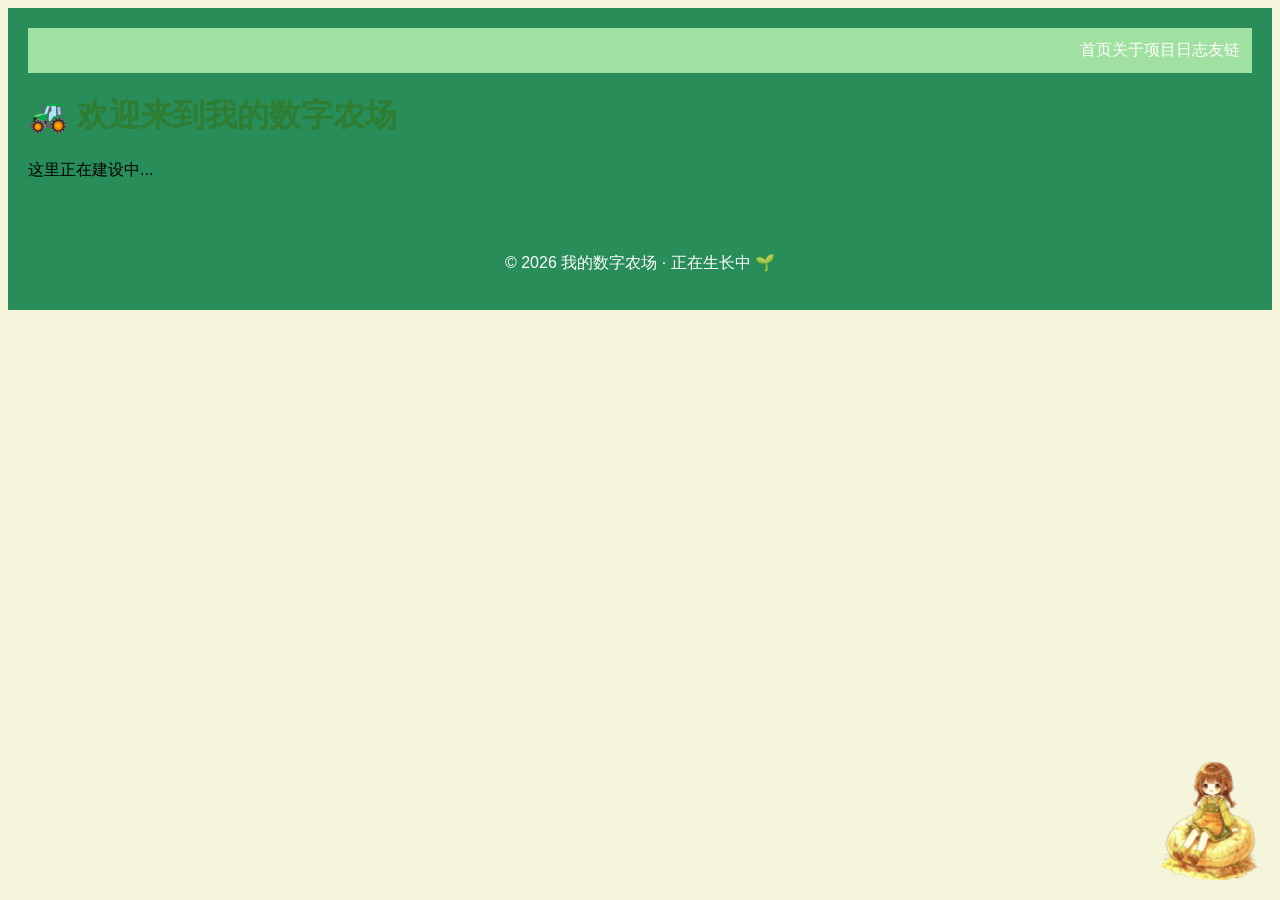
==== about.html @ 3c57dd8f "第一次提交" ====
<!DOCTYPE html>
<html>
<head>
    <meta charset="UTF-8">
    <title>我的数字农场</title>
    <link rel="stylesheet" href="style.css">
</head>
<body>
    <!--头部-->
    <div class="header">

        <nav>
            <a href="index.html">首页</a>
            <a href="about.html">关于</a>
            <a href="projects.html">项目</a>
            <a href="blog.html">日志</a>
            <a href="friends.html">友链</a>
        </nav>

        <h1>🚜 欢迎来到我的数字农场</h1>

        <p>这里正在建设中...</p>    


    </div>


    <img id="character" src="girl_sit.png" alt="小女孩">

    
    <!-- 底部 -->
    <div class="footer">
    <p>© 2026 我的数字农场 · 正在生长中 🌱</p>
    </div>
    
</body>
</html>
---- style.css ----
/* ====全局====*/


h1 {
    color: #2E7D32; /* 深绿色 */
    font-size: 32px;
}

body {
    background: #F5F5DC; /* 米白色 */
    font-family: "Microsoft YaHei", sans-serif;
}

.card {
    margin: 20px;          /* 卡片外间距 */
    padding: 15px;         /* 卡片内间距 */
    border: 2px solid #fbfcfb;  /* 边框 */
    border-radius: 12px;   /* 圆角 */
}



/* ====导航栏====*/
nav {
    display: flex;
    justify-content: flex-end;
    align-items: center;
    background: #a0e0a0;
    padding: 12px;
}

nav a {
    color: white;
    text-decoration: none;  /* 去掉下划线 */
}

/* ====固定角色 ====*/
#character {
    position: fixed;
    bottom: 20px;
    right: 20px;
    width: 100px;
}

.card {
    box-shadow: 0 4px 12px rgba(0,0,0,0.15);
    transition: transform 0.3s;
}

.card:hover {
    transform: scale(1.05);  /* 悬停时放大 */
}


/*====头部====*/
.header {
    background: rgb(40,141,89);
    padding: 20px;
}




/*====底部====*/
.footer {
    background: rgb(40,141,89);
    padding: 20px;
    text-align: center;
    color: white;
}
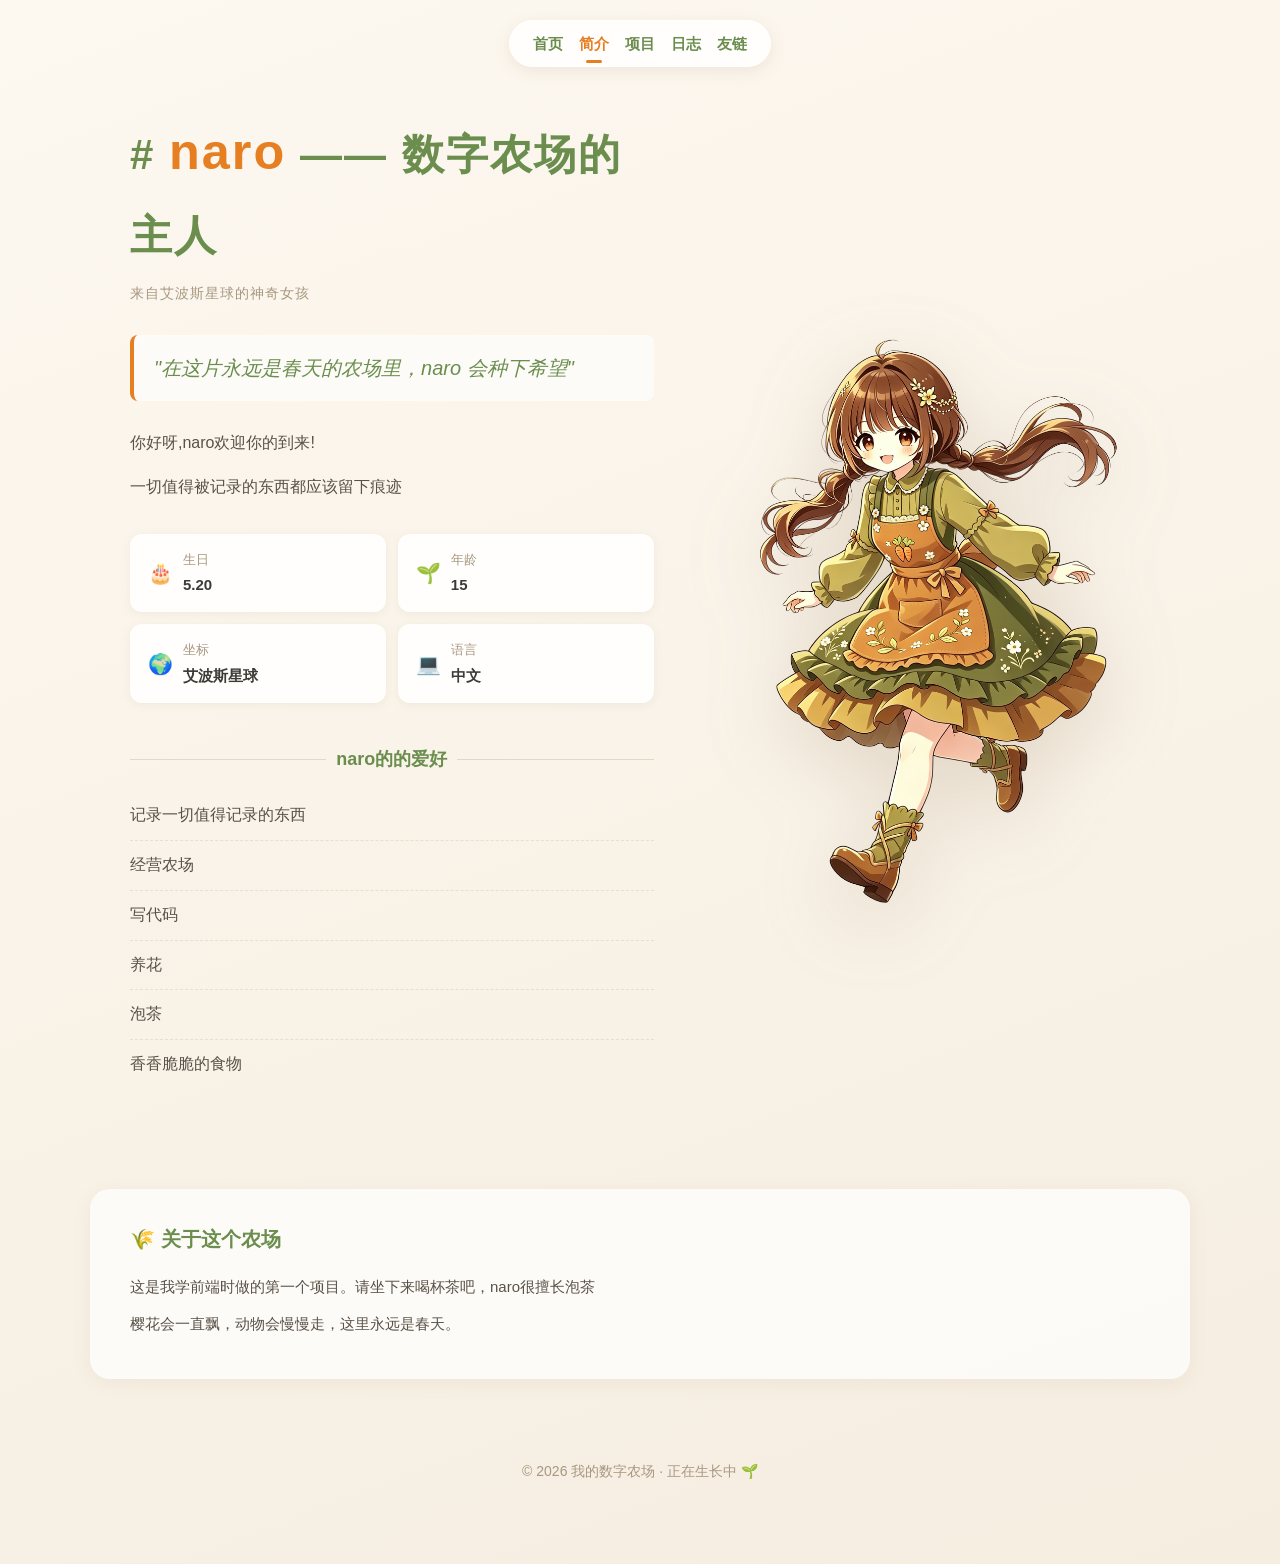
==== commit 73c4edb5: "简介页能跑版" ====
--- a/about.html
+++ b/about.html
@@ -1,37 +1,348 @@
 <!DOCTYPE html>
-<html>
+<html lang="zh-CN">
 <head>
-    <meta charset="UTF-8">
-    <title>我的数字农场</title>
-    <link rel="stylesheet" href="style.css">
+<meta charset="UTF-8">
+<meta name="viewport" content="width=device-width, initial-scale=1.0">
+<title>简介 · naro 的数字农场</title>
+<style>
+    * { margin: 0; padding: 0; box-sizing: border-box; }
+
+    body {
+        min-height: 100vh;
+        background: linear-gradient(160deg, #FDF8F0 0%, #F5EDE0 100%);
+        font-family: "PingFang SC", "Microsoft YaHei", sans-serif;
+        color: #3E3A36;
+        line-height: 1.8;
+        padding-bottom: 80px;
+    }
+
+    /* ===== 导航栏（和首页一致） ===== */
+    nav {
+        position: sticky;
+        top: 20px;
+        margin: 20px auto 0;
+        width: fit-content;
+        z-index: 100;
+        display: flex;
+        gap: 16px;
+        background: rgba(255, 255, 255, 0.85);
+        padding: 10px 24px;
+        border-radius: 999px;
+        backdrop-filter: blur(8px);
+        box-shadow: 0 4px 16px rgba(139, 111, 71, 0.12);
+        animation: slideDown 0.6s ease-out both;
+    }
+    nav a {
+        color: #6B8E4E;
+        text-decoration: none;
+        font-weight: bold;
+        font-size: 15px;
+        transition: color 0.2s;
+    }
+    nav a:hover { color: #2E7D32; }
+    nav a.active {
+        color: #E67E22;
+        position: relative;
+    }
+    nav a.active::after {
+        content: "";
+        position: absolute;
+        left: 50%;
+        bottom: -6px;
+        transform: translateX(-50%);
+        width: 16px;
+        height: 3px;
+        background: #E67E22;
+        border-radius: 2px;
+    }
+
+    @keyframes slideDown {
+        from { opacity: 0; transform: translateY(-20px); }
+        to   { opacity: 1; transform: translateY(0); }
+    }
+
+    /* ===== 主容器 ===== */
+    .container {
+        max-width: 1100px;
+        margin: 40px auto 0;
+        padding: 0 40px;
+        display: grid;
+        grid-template-columns: 1.2fr 1fr;
+        gap: 60px;
+        align-items: center;
+    }
+
+    /* ===== 左侧文字 ===== */
+    .intro {
+        animation: fadeInLeft 1s ease-out 0.3s both;
+    }
+
+    .intro h1 {
+        font-size: 42px;
+        color: #6B8E4E;
+        margin-bottom: 8px;
+        letter-spacing: 2px;
+    }
+    .intro h1 .name {
+        color: #E67E22;
+        font-size: 1.2em;
+    }
+    .intro .subtitle {
+        color: #A89880;
+        font-size: 14px;
+        margin-bottom: 28px;
+        letter-spacing: 1px;
+    }
+
+    .opening {
+        font-size: 20px;
+        color: #6B8E4E;
+        font-style: italic;
+        padding: 16px 20px;
+        border-left: 4px solid #E67E22;
+        background: rgba(255, 255, 255, 0.6);
+        border-radius: 8px;
+        margin-bottom: 28px;
+        line-height: 1.7;
+    }
+
+    .intro p {
+        font-size: 16px;
+        color: #5A5248;
+        margin-bottom: 16px;
+    }
+
+    /* ===== 角色信息卡 ===== */
+    .info-card {
+        display: grid;
+        grid-template-columns: 1fr 1fr;
+        gap: 12px;
+        margin-top: 32px;
+        margin-bottom: 40px;
+    }
+    .info-item {
+        background: rgba(255, 255, 255, 0.85);
+        padding: 14px 18px;
+        border-radius: 12px;
+        box-shadow: 0 2px 10px rgba(139, 111, 71, 0.08);
+        display: flex;
+        align-items: center;
+        gap: 10px;
+        font-size: 15px;
+        transition: transform 0.2s, box-shadow 0.2s;
+    }
+    .info-item:hover {
+        transform: translateY(-2px);
+        box-shadow: 0 6px 18px rgba(139, 111, 71, 0.15);
+    }
+    .info-item .icon {
+        font-size: 20px;
+    }
+    .info-item .label {
+        color: #A89880;
+        font-size: 13px;
+    }
+    .info-item .value {
+        color: #3E3A36;
+        font-weight: bold;
+    }
+
+    /* ===== 爱好列表 ===== */
+    .section-title {
+        font-size: 18px;
+        color: #6B8E4E;
+        margin-bottom: 16px;
+        display: flex;
+        align-items: center;
+        gap: 10px;
+    }
+    .section-title::before,
+    .section-title::after {
+        content: "";
+        flex: 1;
+        height: 1px;
+        background: rgba(139, 111, 71, 0.2);
+    }
+
+    .hobbies {
+        list-style: none;
+        margin-bottom: 40px;
+    }
+    .hobbies li {
+        padding: 10px 0;
+        font-size: 16px;
+        color: #5A5248;
+        display: flex;
+        align-items: center;
+        gap: 12px;
+        border-bottom: 1px dashed rgba(139, 111, 71, 0.15);
+    }
+    .hobbies li:last-child { border-bottom: none; }
+
+    /* ===== 右侧立绘 ===== */
+    .portrait {
+        position: relative;
+        animation: fadeInRight 1s ease-out 0.5s both;
+    }
+    .portrait img {
+        width: 100%;
+        max-width: 460px;
+        display: block;
+        margin: 0 auto;
+        filter: drop-shadow(0 20px 40px rgba(139, 111, 71, 0.2));
+        animation: float 4s ease-in-out infinite;
+    }
+
+    @keyframes float {
+        0%, 100% { transform: translateY(0); }
+        50%      { transform: translateY(-12px); }
+    }
+
+    @keyframes fadeInLeft {
+        from { opacity: 0; transform: translateX(-30px); }
+        to   { opacity: 1; transform: translateX(0); }
+    }
+    @keyframes fadeInRight {
+        from { opacity: 0; transform: translateX(30px); }
+        to   { opacity: 1; transform: translateX(0); }
+    }
+
+    /* ===== 底部说明卡 ===== */
+    .about-farm {
+        max-width: 1100px;
+        margin: 60px auto 0;
+        padding: 32px 40px;
+        background: rgba(255, 255, 255, 0.7);
+        border-radius: 20px;
+        box-shadow: 0 4px 20px rgba(139, 111, 71, 0.08);
+        animation: fadeInUp 1s ease-out 0.8s both;
+    }
+    .about-farm h3 {
+        color: #6B8E4E;
+        font-size: 20px;
+        margin-bottom: 16px;
+    }
+    .about-farm p {
+        color: #5A5248;
+        font-size: 15px;
+        margin-bottom: 10px;
+    }
+
+    @keyframes fadeInUp {
+        from { opacity: 0; transform: translateY(30px); }
+        to   { opacity: 1; transform: translateY(0); }
+    }
+
+    /* ===== 页脚 ===== */
+    footer {
+        text-align: center;
+        margin-top: 80px;
+        color: #A89880;
+        font-size: 14px;
+    }
+
+    /* ===== 响应式 ===== */
+    @media (max-width: 900px) {
+        .container {
+            grid-template-columns: 1fr;
+            gap: 40px;
+            padding: 0 24px;
+        }
+        .portrait { order: -1; }
+        .portrait img { max-width: 280px; }
+        .intro h1 { font-size: 32px; }
+        .info-card { grid-template-columns: 1fr; }
+    }
+</style>
 </head>
 <body>
-    <!--头部-->
-    <div class="header">
-
-        <nav>
-            <a href="index.html">首页</a>
-            <a href="about.html">关于</a>
-            <a href="projects.html">项目</a>
-            <a href="blog.html">日志</a>
-            <a href="friends.html">友链</a>
-        </nav>
-
-        <h1>🚜 欢迎来到我的数字农场</h1>
-
-        <p>这里正在建设中...</p>    
-
+
+    <!-- 导航栏 -->
+    <nav>
+        <a href="index.html">首页</a>
+        <a href="about.html" class="active">简介</a>
+        <a href="projects.html">项目</a>
+        <a href="blog.html">日志</a>
+        <a href="friends.html">友链</a>
+    </nav>
+
+    <!-- 主内容 -->
+    <div class="container">
+
+        <!-- 左侧文字 -->
+        <div class="intro">
+            <h1># <span class="name">naro</span> —— 数字农场的主人</h1>
+            <p class="subtitle">来自艾波斯星球的神奇女孩</p>
+
+            <div class="opening">
+                "在这片永远是春天的农场里，naro 会种下希望"
+            </div>
+
+            <p>你好呀,naro欢迎你的到来!</p>
+            <p>一切值得被记录的东西都应该留下痕迹</p>
+
+            <!-- 角色信息卡 -->
+            <div class="info-card">
+                <div class="info-item">
+                    <span class="icon">🎂</span>
+                    <div>
+                        <div class="label">生日</div>
+                        <div class="value">5.20</div>
+                    </div>
+                </div>
+                <div class="info-item">
+                    <span class="icon">🌱</span>
+                    <div>
+                        <div class="label">年龄</div>
+                        <div class="value">15</div>
+                    </div>
+                </div>
+                <div class="info-item">
+                    <span class="icon">🌍</span>
+                    <div>
+                        <div class="label">坐标</div>
+                        <div class="value">艾波斯星球</div>
+                    </div>
+                </div>
+                <div class="info-item">
+                    <span class="icon">💻</span>
+                    <div>
+                        <div class="label">语言</div>
+                        <div class="value">中文</div>
+                    </div>
+                </div>
+            </div>
+
+            <!-- 爱好 -->
+            <h3 class="section-title">naro的的爱好</h3>
+            <ul class="hobbies">
+                <li>记录一切值得记录的东西</li>
+                <li>经营农场</li>
+                <li>写代码</li>
+                <li>养花</li>
+                <li>泡茶</li>
+                <li>香香脆脆的食物</li>
+            </ul>
+        </div>
+
+        <!-- 右侧立绘 -->
+        <div class="portrait">
+            <img src="naro.png" alt="naro 立绘">
+        </div>
 
     </div>
 
-
-    <img id="character" src="girl_sit.png" alt="小女孩">
-
-    
-    <!-- 底部 -->
-    <div class="footer">
-    <p>© 2026 我的数字农场 · 正在生长中 🌱</p>
+    <!-- 关于农场 -->
+    <div class="about-farm">
+        <h3>🌾 关于这个农场</h3>
+        <p>这是我学前端时做的第一个项目。请坐下来喝杯茶吧，naro很擅长泡茶</p>
+        <p>樱花会一直飘，动物会慢慢走，这里永远是春天。</p>
     </div>
-    
+
+    <!-- 页脚 -->
+    <footer>
+        © 2026 我的数字农场 · 正在生长中 🌱
+    </footer>
+
 </body>
 </html>
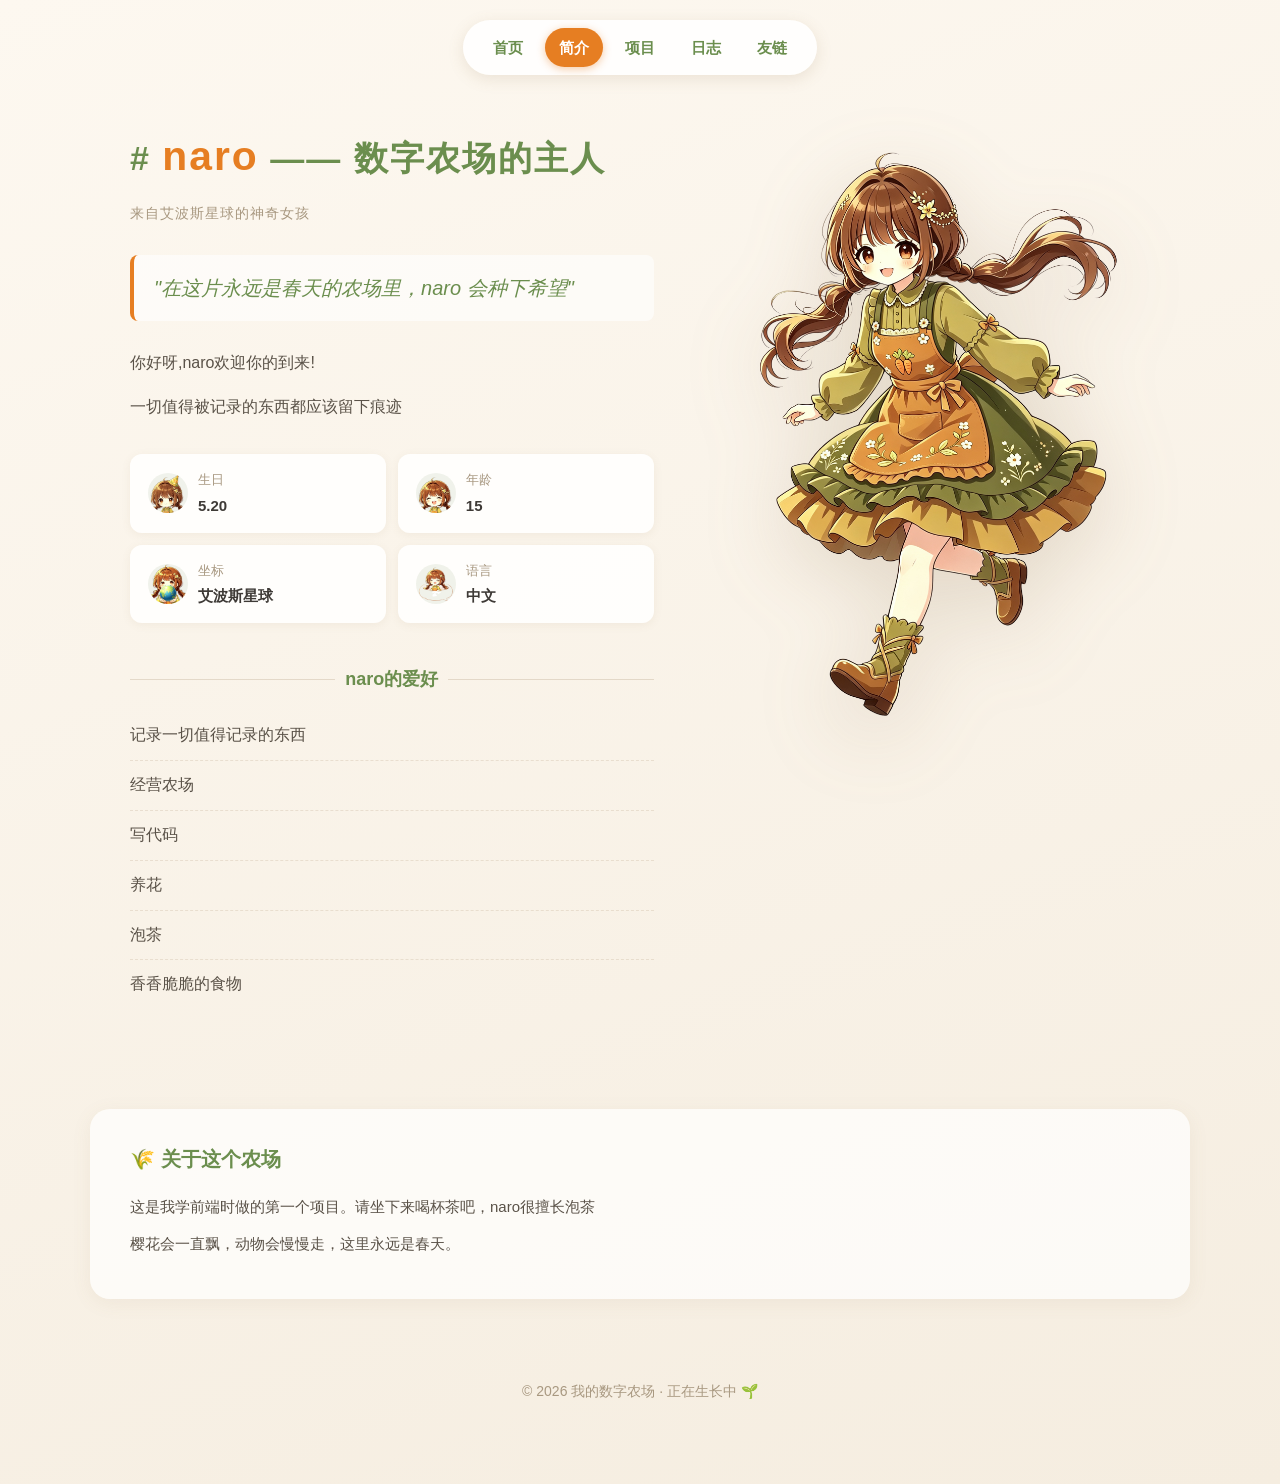
==== commit bc3dde8d: "主页和简介完成版" ====
--- a/about.html
+++ b/about.html
@@ -4,6 +4,7 @@
 <meta charset="UTF-8">
 <meta name="viewport" content="width=device-width, initial-scale=1.0">
 <title>简介 · naro 的数字农场</title>
+<link rel="stylesheet" href="style.css">
 <style>
     * { margin: 0; padding: 0; box-sizing: border-box; }
 
@@ -16,55 +17,10 @@
         padding-bottom: 80px;
     }
 
-    /* ===== 导航栏（和首页一致） ===== */
-    nav {
-        position: sticky;
-        top: 20px;
-        margin: 20px auto 0;
-        width: fit-content;
-        z-index: 100;
-        display: flex;
-        gap: 16px;
-        background: rgba(255, 255, 255, 0.85);
-        padding: 10px 24px;
-        border-radius: 999px;
-        backdrop-filter: blur(8px);
-        box-shadow: 0 4px 16px rgba(139, 111, 71, 0.12);
-        animation: slideDown 0.6s ease-out both;
-    }
-    nav a {
-        color: #6B8E4E;
-        text-decoration: none;
-        font-weight: bold;
-        font-size: 15px;
-        transition: color 0.2s;
-    }
-    nav a:hover { color: #2E7D32; }
-    nav a.active {
-        color: #E67E22;
-        position: relative;
-    }
-    nav a.active::after {
-        content: "";
-        position: absolute;
-        left: 50%;
-        bottom: -6px;
-        transform: translateX(-50%);
-        width: 16px;
-        height: 3px;
-        background: #E67E22;
-        border-radius: 2px;
-    }
-
-    @keyframes slideDown {
-        from { opacity: 0; transform: translateY(-20px); }
-        to   { opacity: 1; transform: translateY(0); }
-    }
-
     /* ===== 主容器 ===== */
     .container {
         max-width: 1100px;
-        margin: 40px auto 0;
+        margin: 120px auto 0;
         padding: 0 40px;
         display: grid;
         grid-template-columns: 1.2fr 1fr;
@@ -78,10 +34,11 @@
     }
 
     .intro h1 {
-        font-size: 42px;
+        font-size: 34px;
         color: #6B8E4E;
         margin-bottom: 8px;
         letter-spacing: 2px;
+        white-space: nowrap; 
     }
     .intro h1 .name {
         color: #E67E22;
@@ -135,8 +92,13 @@
         transform: translateY(-2px);
         box-shadow: 0 6px 18px rgba(139, 111, 71, 0.15);
     }
-    .info-item .icon {
-        font-size: 20px;
+    .info-item .icon-img {
+        width: 40px;
+        height: 40px;
+        border-radius: 50%;        /* 圆形头像 */
+        object-fit: cover;
+        flex-shrink: 0;            /* 不被压缩 */
+        background: rgba(107, 142, 78, 0.1);  /* 兜底底色 */
     }
     .info-item .label {
         color: #A89880;
@@ -183,6 +145,8 @@
     .portrait {
         position: relative;
         animation: fadeInRight 1s ease-out 0.5s both;
+        align-self: start;        
+        margin-top: 20px;       
     }
     .portrait img {
         width: 100%;
@@ -258,7 +222,7 @@
 <body>
 
     <!-- 导航栏 -->
-    <nav>
+    <nav class="top-nav">
         <a href="index.html">首页</a>
         <a href="about.html" class="active">简介</a>
         <a href="projects.html">项目</a>
@@ -284,28 +248,28 @@
             <!-- 角色信息卡 -->
             <div class="info-card">
                 <div class="info-item">
-                    <span class="icon">🎂</span>
+                    <img class="icon-img" src="images/naro_birthday.png" alt="生日">
                     <div>
                         <div class="label">生日</div>
                         <div class="value">5.20</div>
                     </div>
                 </div>
                 <div class="info-item">
-                    <span class="icon">🌱</span>
+                    <img class="icon-img" src="images/naro_age.png" alt="年龄">
                     <div>
                         <div class="label">年龄</div>
                         <div class="value">15</div>
                     </div>
                 </div>
                 <div class="info-item">
-                    <span class="icon">🌍</span>
+                    <img class="icon-img" src="images/naro_earth.png" alt="坐标">
                     <div>
                         <div class="label">坐标</div>
                         <div class="value">艾波斯星球</div>
                     </div>
                 </div>
                 <div class="info-item">
-                    <span class="icon">💻</span>
+                    <img class="icon-img" src="images/naro_language.png" alt="语言">
                     <div>
                         <div class="label">语言</div>
                         <div class="value">中文</div>
@@ -314,7 +278,7 @@
             </div>
 
             <!-- 爱好 -->
-            <h3 class="section-title">naro的的爱好</h3>
+            <h3 class="section-title">naro的爱好</h3>
             <ul class="hobbies">
                 <li>记录一切值得记录的东西</li>
                 <li>经营农场</li>
@@ -327,7 +291,7 @@
 
         <!-- 右侧立绘 -->
         <div class="portrait">
-            <img src="naro.png" alt="naro 立绘">
+            <img src="images/naro.png" alt="naro 立绘">
         </div>
 
     </div>
--- a/style.css
+++ b/style.css
@@ -0,0 +1,94 @@
+/* ====全局====*/
+
+
+h1 {
+    color: #2E7D32; /* 深绿色 */
+    font-size: 32px;
+}
+
+body {
+    background: #F5F5DC; /* 米白色 */
+    font-family: "Microsoft YaHei", sans-serif;
+}
+
+.card {
+    margin: 20px;          /* 卡片外间距 */
+    padding: 15px;         /* 卡片内间距 */
+    border: 2px solid #fbfcfb;  /* 边框 */
+    border-radius: 12px;   /* 圆角 */
+}
+
+
+/* ====固定角色 ====*/
+#character {
+    position: fixed;
+    bottom: 20px;
+    right: 20px;
+    width: 100px;
+}
+
+.card {
+    box-shadow: 0 4px 12px rgba(0,0,0,0.15);
+    transition: transform 0.3s;
+}
+
+.card:hover {
+    transform: scale(1.05);  /* 悬停时放大 */
+}
+
+
+/*====头部====*/
+.header {
+    background: rgb(40,141,89);
+    padding: 20px;
+}
+
+
+
+
+/*====底部====*/
+.footer {
+    background: rgb(40,141,89);
+    padding: 20px;
+    text-align: center;
+    color: white;
+}
+
+/* ========== 全站统一导航栏 ========== */
+.top-nav {
+    position: fixed;
+    top: 20px;
+    left: 50%;
+    transform: translateX(-50%);
+    z-index: 100;
+    display: flex;
+    gap: 8px;
+    background: rgba(255, 255, 255, 0.85);
+    padding: 8px 16px;
+    border-radius: 999px;
+    backdrop-filter: blur(10px);
+    box-shadow: 0 4px 16px rgba(139, 111, 71, 0.15);
+    white-space: nowrap;
+}
+
+.top-nav a {
+    color: #6B8E4E;
+    text-decoration: none;
+    font-weight: bold;
+    font-size: 15px;
+    padding: 6px 14px;
+    border-radius: 999px;
+    transition: all 0.2s;
+}
+
+.top-nav a:hover {
+    background: rgba(107, 142, 78, 0.1);
+    color: #2E7D32;
+}
+
+/* 当前页高亮 */
+.top-nav a.active {
+    color: #fff;
+    background: #E67E22;
+    box-shadow: 0 2px 8px rgba(230, 126, 34, 0.4);
+}
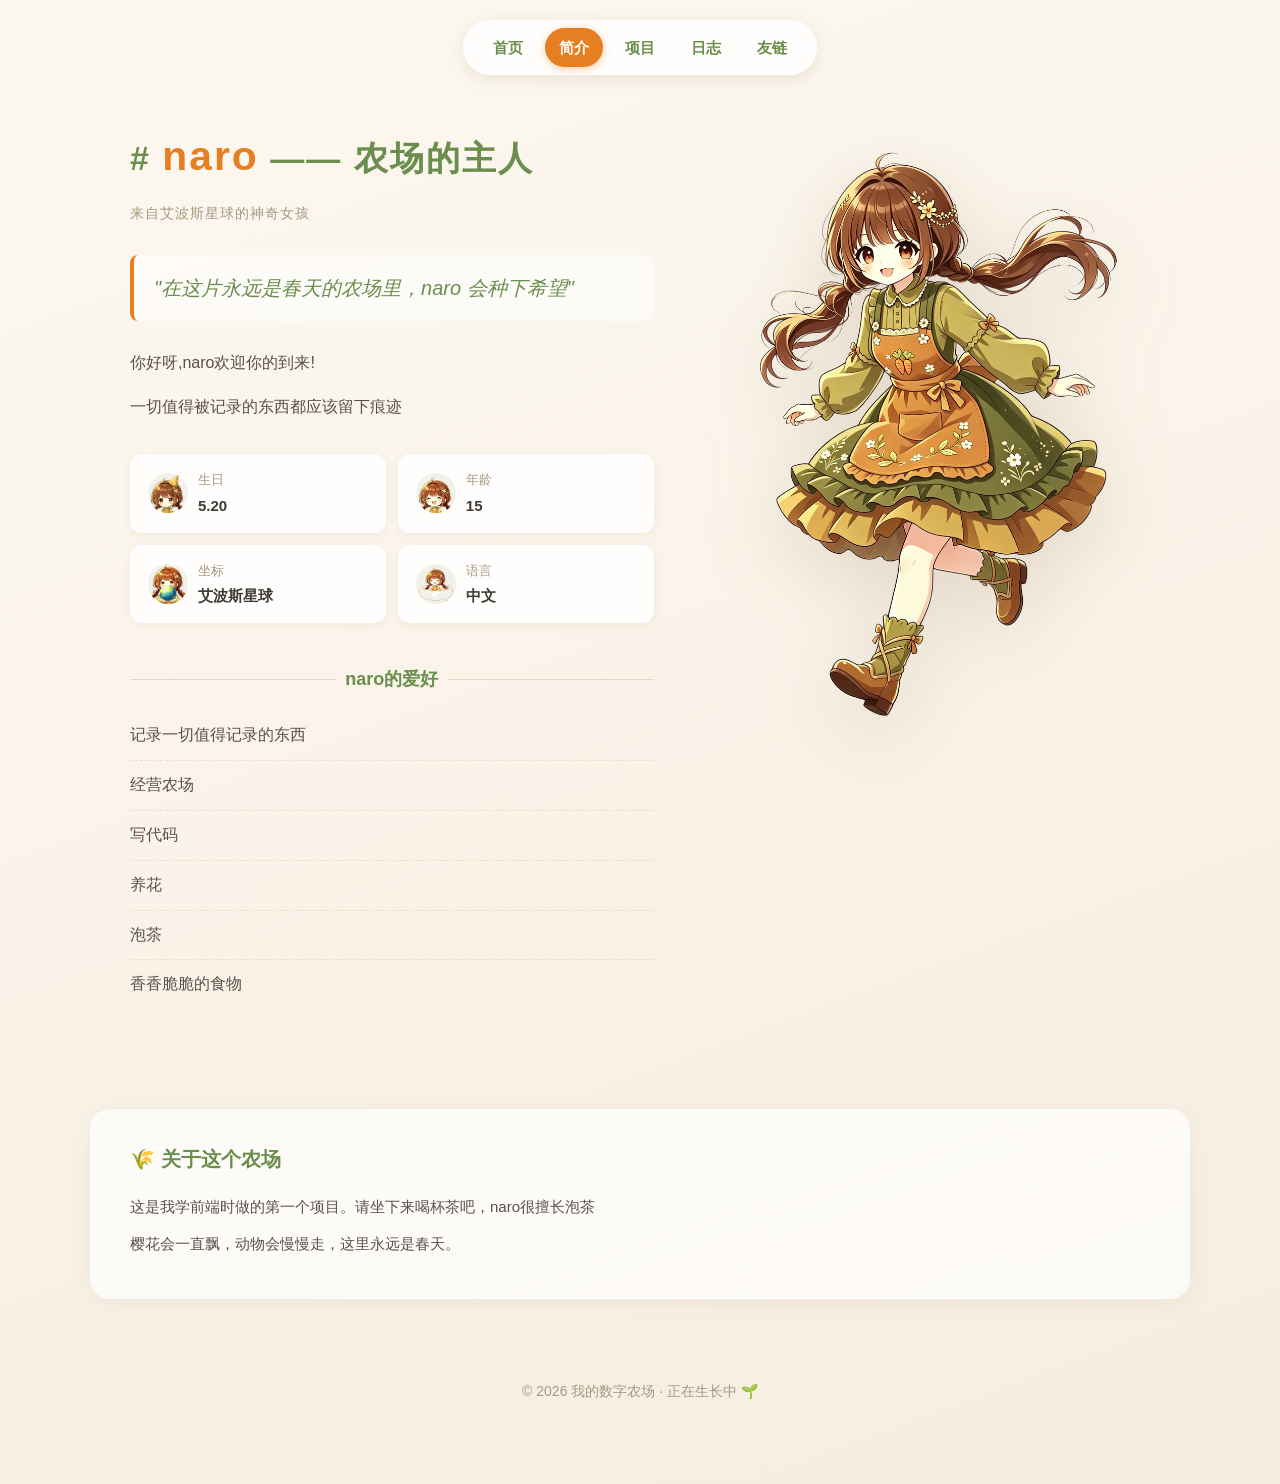
==== commit 85a504b2: "日志干净版" ====
--- a/about.html
+++ b/about.html
@@ -235,7 +235,7 @@
 
         <!-- 左侧文字 -->
         <div class="intro">
-            <h1># <span class="name">naro</span> —— 数字农场的主人</h1>
+            <h1># <span class="name">naro</span> —— 农场的主人</h1>
             <p class="subtitle">来自艾波斯星球的神奇女孩</p>
 
             <div class="opening">
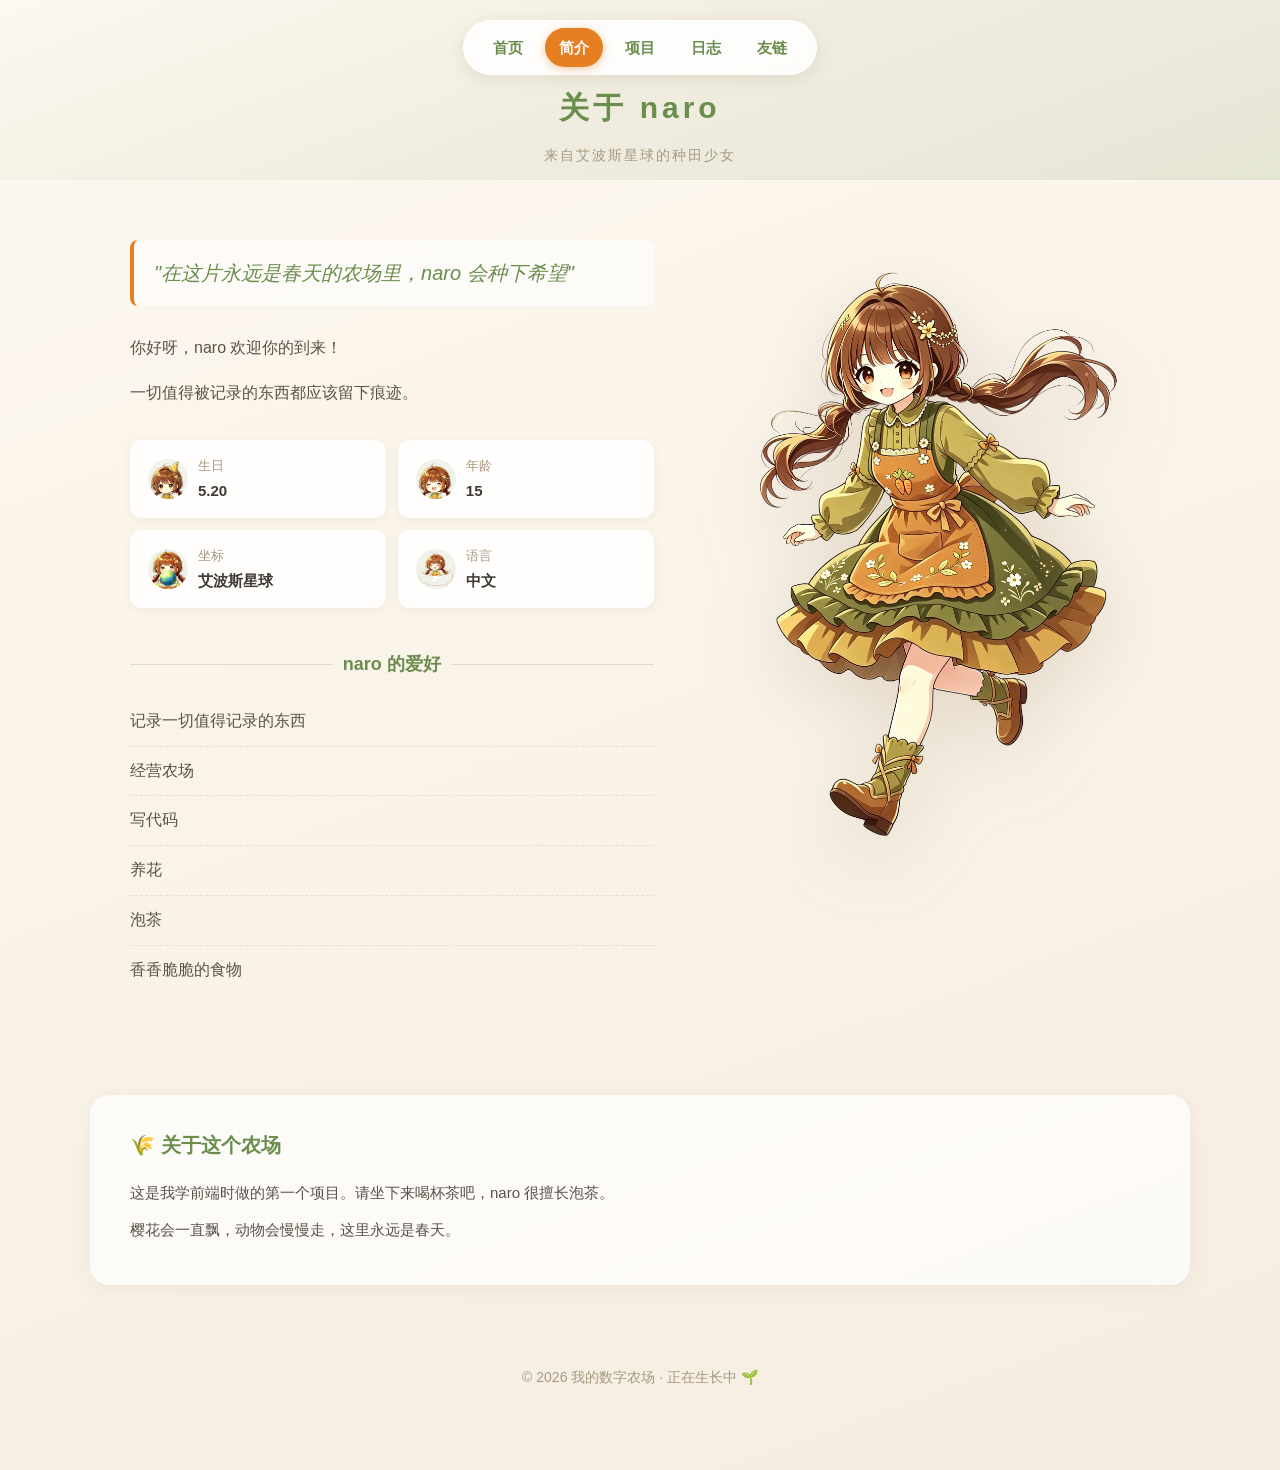
==== commit dc5cfe07: "导航栏背景未完成版本" ====
--- a/about.html
+++ b/about.html
@@ -17,10 +17,50 @@
         padding-bottom: 80px;
     }
 
+    /* ===== 顶部 banner（窄版，180px） ===== */
+    .top-banner {
+        position: relative;
+        width: 100%;
+        height: 180px;
+        padding-top: 70px;          /* 给导航栏让出空间 */
+        display: flex;
+        flex-direction: column;
+        align-items: center;
+        justify-content: center;
+        background: linear-gradient(160deg,
+            #FDF8F0 0%,
+            #F0EDE0 50%,
+            #E6E6D5 100%);
+        border-bottom: 1px solid rgba(139, 111, 71, 0.08);
+    }
+
+    .banner-title {
+        color: #6B8E4E;
+        font-size: 30px;
+        letter-spacing: 4px;
+        font-weight: bold;
+        text-align: center;
+        animation: fadeInDown 0.8s ease-out both;
+    }
+
+    .banner-subtitle {
+        color: #A89880;
+        font-size: 14px;
+        letter-spacing: 2px;
+        text-align: center;
+        margin-top: 8px;
+        animation: fadeInDown 0.8s ease-out 0.2s both;
+    }
+
+    @keyframes fadeInDown {
+        from { opacity: 0; transform: translateY(-15px); }
+        to   { opacity: 1; transform: translateY(0); }
+    }
+
     /* ===== 主容器 ===== */
     .container {
         max-width: 1100px;
-        margin: 120px auto 0;
+        margin: 60px auto 0;
         padding: 0 40px;
         display: grid;
         grid-template-columns: 1.2fr 1fr;
@@ -31,24 +71,6 @@
     /* ===== 左侧文字 ===== */
     .intro {
         animation: fadeInLeft 1s ease-out 0.3s both;
-    }
-
-    .intro h1 {
-        font-size: 34px;
-        color: #6B8E4E;
-        margin-bottom: 8px;
-        letter-spacing: 2px;
-        white-space: nowrap; 
-    }
-    .intro h1 .name {
-        color: #E67E22;
-        font-size: 1.2em;
-    }
-    .intro .subtitle {
-        color: #A89880;
-        font-size: 14px;
-        margin-bottom: 28px;
-        letter-spacing: 1px;
     }
 
     .opening {
@@ -95,10 +117,10 @@
     .info-item .icon-img {
         width: 40px;
         height: 40px;
-        border-radius: 50%;        /* 圆形头像 */
+        border-radius: 50%;
         object-fit: cover;
-        flex-shrink: 0;            /* 不被压缩 */
-        background: rgba(107, 142, 78, 0.1);  /* 兜底底色 */
+        flex-shrink: 0;
+        background: rgba(107, 142, 78, 0.1);
     }
     .info-item .label {
         color: #A89880;
@@ -145,8 +167,8 @@
     .portrait {
         position: relative;
         animation: fadeInRight 1s ease-out 0.5s both;
-        align-self: start;        
-        margin-top: 20px;       
+        align-self: start;
+        margin-top: 20px;
     }
     .portrait img {
         width: 100%;
@@ -214,7 +236,8 @@
         }
         .portrait { order: -1; }
         .portrait img { max-width: 280px; }
-        .intro h1 { font-size: 32px; }
+        .top-banner { height: 150px; }
+        .banner-title { font-size: 24px; }
         .info-card { grid-template-columns: 1fr; }
     }
 </style>
@@ -230,20 +253,23 @@
         <a href="friends.html">友链</a>
     </nav>
 
+    <!-- 顶部 banner -->
+    <div class="top-banner">
+        <h1 class="banner-title">关于 naro</h1>
+        <p class="banner-subtitle">来自艾波斯星球的种田少女</p>
+    </div>
+
     <!-- 主内容 -->
     <div class="container">
 
         <!-- 左侧文字 -->
         <div class="intro">
-            <h1># <span class="name">naro</span> —— 农场的主人</h1>
-            <p class="subtitle">来自艾波斯星球的神奇女孩</p>
-
             <div class="opening">
                 "在这片永远是春天的农场里，naro 会种下希望"
             </div>
 
-            <p>你好呀,naro欢迎你的到来!</p>
-            <p>一切值得被记录的东西都应该留下痕迹</p>
+            <p>你好呀，naro 欢迎你的到来！</p>
+            <p>一切值得被记录的东西都应该留下痕迹。</p>
 
             <!-- 角色信息卡 -->
             <div class="info-card">
@@ -278,7 +304,7 @@
             </div>
 
             <!-- 爱好 -->
-            <h3 class="section-title">naro的爱好</h3>
+            <h3 class="section-title">naro 的爱好</h3>
             <ul class="hobbies">
                 <li>记录一切值得记录的东西</li>
                 <li>经营农场</li>
@@ -299,7 +325,7 @@
     <!-- 关于农场 -->
     <div class="about-farm">
         <h3>🌾 关于这个农场</h3>
-        <p>这是我学前端时做的第一个项目。请坐下来喝杯茶吧，naro很擅长泡茶</p>
+        <p>这是我学前端时做的第一个项目。请坐下来喝杯茶吧，naro 很擅长泡茶。</p>
         <p>樱花会一直飘，动物会慢慢走，这里永远是春天。</p>
     </div>
 
--- a/style.css
+++ b/style.css
@@ -91,4 +91,60 @@
     color: #fff;
     background: #E67E22;
     box-shadow: 0 2px 8px rgba(230, 126, 34, 0.4);
+}
+
+/* ========== 全站顶部 banner（朴素渐变版） ========== */
+.top-banner {
+    position: relative;
+    width: 100%;
+    height: 240px;
+    display: flex;
+    align-items: center;
+    justify-content: center;
+
+    /* 朴素渐变：米色 → 淡绿 */
+    background: linear-gradient(160deg,
+        #FDF8F0 0%,
+        #F5EDE0 40%,
+        #E8E8D5 100%);
+
+    /* 可选：加一条淡淡的底线，增加"章节感" */
+    border-bottom: 1px solid rgba(139, 111, 71, 0.08);
+}
+
+/* banner 上的标题（每个页面不同） */
+.banner-title {
+    color: #6B8E4E;
+    font-size: 36px;
+    letter-spacing: 6px;
+    font-weight: bold;
+    text-align: center;
+    animation: fadeInDown 0.8s ease-out both;
+}
+
+/* banner 上的小副标题 */
+.banner-subtitle {
+    color: #A89880;
+    font-size: 15px;
+    letter-spacing: 2px;
+    text-align: center;
+    margin-top: 12px;
+    animation: fadeInDown 0.8s ease-out 0.2s both;
+}
+
+@keyframes fadeInDown {
+    from { opacity: 0; transform: translateY(-20px); }
+    to   { opacity: 1; transform: translateY(0); }
+}
+
+.top-banner {
+    position: relative;
+    width: 100%;
+    height: 240px;
+    padding-top: 80px;         /* ← 加这行，避开导航栏 */
+    display: flex;
+    flex-direction: column;
+    align-items: center;
+    justify-content: center;
+    
 }
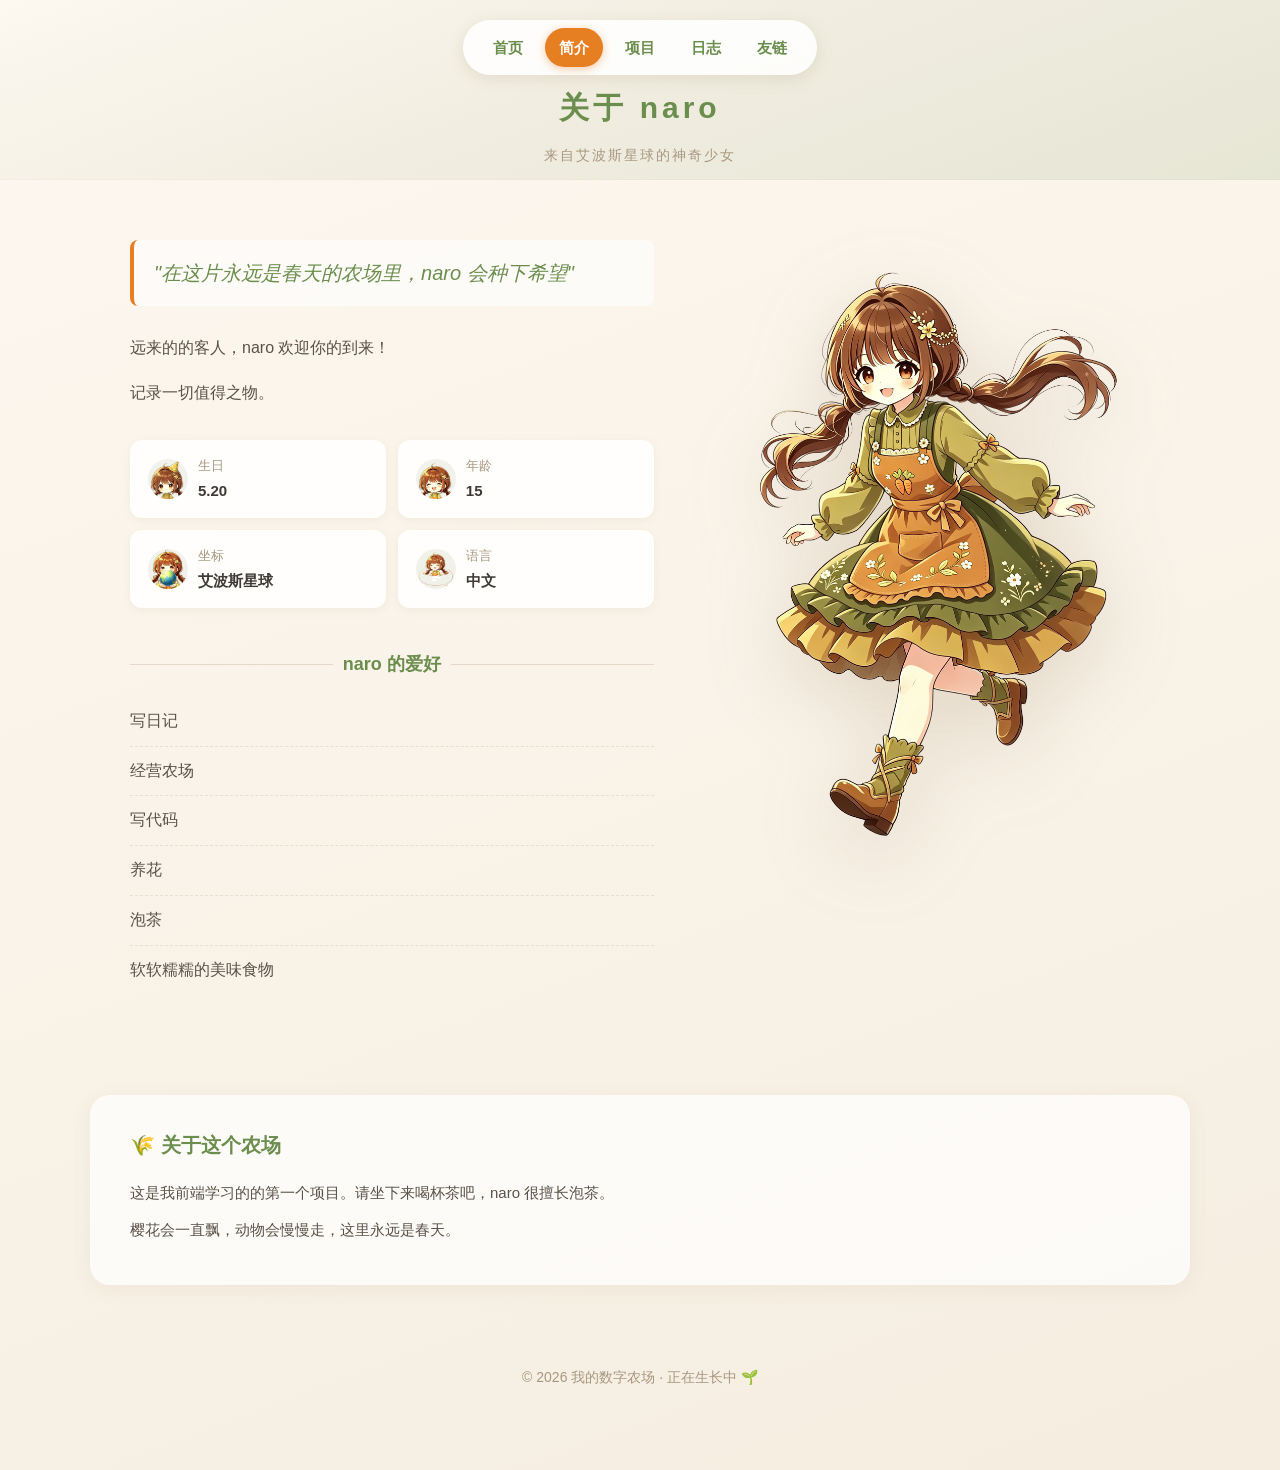
==== commit 3ef11ca6: "修改1.0" ====
--- a/about.html
+++ b/about.html
@@ -256,7 +256,7 @@
     <!-- 顶部 banner -->
     <div class="top-banner">
         <h1 class="banner-title">关于 naro</h1>
-        <p class="banner-subtitle">来自艾波斯星球的种田少女</p>
+        <p class="banner-subtitle">来自艾波斯星球的神奇少女</p>
     </div>
 
     <!-- 主内容 -->
@@ -268,8 +268,8 @@
                 "在这片永远是春天的农场里，naro 会种下希望"
             </div>
 
-            <p>你好呀，naro 欢迎你的到来！</p>
-            <p>一切值得被记录的东西都应该留下痕迹。</p>
+            <p>远来的的客人，naro 欢迎你的到来！</p>
+            <p>记录一切值得之物。</p>
 
             <!-- 角色信息卡 -->
             <div class="info-card">
@@ -306,12 +306,12 @@
             <!-- 爱好 -->
             <h3 class="section-title">naro 的爱好</h3>
             <ul class="hobbies">
-                <li>记录一切值得记录的东西</li>
+                <li>写日记</li>
                 <li>经营农场</li>
                 <li>写代码</li>
                 <li>养花</li>
                 <li>泡茶</li>
-                <li>香香脆脆的食物</li>
+                <li>软软糯糯的美味食物</li>
             </ul>
         </div>
 
@@ -325,7 +325,7 @@
     <!-- 关于农场 -->
     <div class="about-farm">
         <h3>🌾 关于这个农场</h3>
-        <p>这是我学前端时做的第一个项目。请坐下来喝杯茶吧，naro 很擅长泡茶。</p>
+        <p>这是我前端学习的的第一个项目。请坐下来喝杯茶吧，naro 很擅长泡茶。</p>
         <p>樱花会一直飘，动物会慢慢走，这里永远是春天。</p>
     </div>
 
--- a/style.css
+++ b/style.css
@@ -93,58 +93,3 @@
     box-shadow: 0 2px 8px rgba(230, 126, 34, 0.4);
 }
 
-/* ========== 全站顶部 banner（朴素渐变版） ========== */
-.top-banner {
-    position: relative;
-    width: 100%;
-    height: 240px;
-    display: flex;
-    align-items: center;
-    justify-content: center;
-
-    /* 朴素渐变：米色 → 淡绿 */
-    background: linear-gradient(160deg,
-        #FDF8F0 0%,
-        #F5EDE0 40%,
-        #E8E8D5 100%);
-
-    /* 可选：加一条淡淡的底线，增加"章节感" */
-    border-bottom: 1px solid rgba(139, 111, 71, 0.08);
-}
-
-/* banner 上的标题（每个页面不同） */
-.banner-title {
-    color: #6B8E4E;
-    font-size: 36px;
-    letter-spacing: 6px;
-    font-weight: bold;
-    text-align: center;
-    animation: fadeInDown 0.8s ease-out both;
-}
-
-/* banner 上的小副标题 */
-.banner-subtitle {
-    color: #A89880;
-    font-size: 15px;
-    letter-spacing: 2px;
-    text-align: center;
-    margin-top: 12px;
-    animation: fadeInDown 0.8s ease-out 0.2s both;
-}
-
-@keyframes fadeInDown {
-    from { opacity: 0; transform: translateY(-20px); }
-    to   { opacity: 1; transform: translateY(0); }
-}
-
-.top-banner {
-    position: relative;
-    width: 100%;
-    height: 240px;
-    padding-top: 80px;         /* ← 加这行，避开导航栏 */
-    display: flex;
-    flex-direction: column;
-    align-items: center;
-    justify-content: center;
-    
-}
